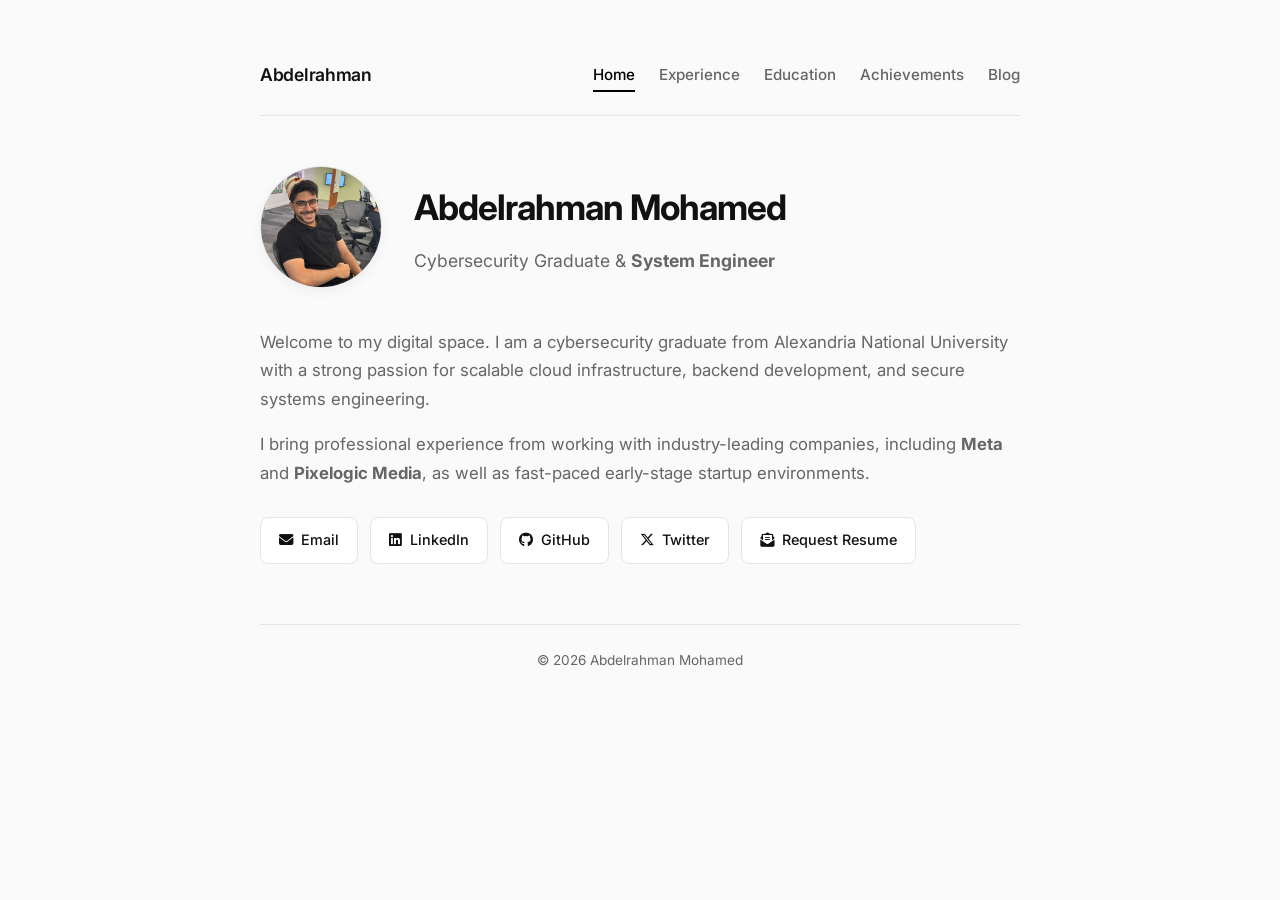
==== index.html @ 10fd1f87 "Bold 'System Engineer' in titles" ====
<!DOCTYPE html>
<html lang="en">
  <head>
    <meta charset="utf-8" />
    <meta name="viewport" content="width=device-width, initial-scale=1" />
    <title>Abdelrahman Mohamed</title>
    <link rel="stylesheet" href="styles.css" />
    <link rel="stylesheet" href="https://cdnjs.cloudflare.com/ajax/libs/font-awesome/6.4.0/css/all.min.css" />
  </head>
  <body>
    <main class="app-container">
      
      <!-- Navbar -->
      <nav class="navbar">
        <a href="index.html" class="nav-brand">Abdelrahman</a>
        <div class="nav-links">
          <a href="index.html" class="active">Home</a>
          <a href="experience.html">Experience</a>
          <a href="education.html">Education</a>
          <a href="achievements.html">Achievements</a>
          <a href="blog.html">Blog</a>
        </div>
      </nav>

      <!-- Hero Section -->
      <section class="hero">
        <img src="profile.jpg" alt="Abdelrahman Mohamed" class="hero-img" onerror="this.onerror=null;this.src='avatar-placeholder.png';" />
        <div class="hero-text">
          <h1>Abdelrahman Mohamed</h1>
          <p>Cybersecurity Graduate & <strong>System Engineer</strong></p>
        </div>
      </section>

      <!-- About / Intro -->
      <section>
        <p style="color: var(--text-muted); font-size: 1.05rem;">
          Welcome to my digital space. I am a cybersecurity graduate from Alexandria National University with a strong passion for scalable cloud infrastructure, backend development, and secure systems engineering.
        </p>
        <p style="color: var(--text-muted); font-size: 1.05rem; margin-top: 15px;">
          I bring professional experience from working with industry-leading companies, including <strong>Meta</strong> and <strong>Pixelogic Media</strong>, as well as fast-paced early-stage startup environments.
        </p>
      </section>

      <!-- Socials -->
      <section class="social-links">
        <a href="mailto:abdelrahmanayman0011@gmail.com">
          <i class="fa-solid fa-envelope"></i> Email
        </a>
        <a href="https://www.linkedin.com/in/bedoayman/" target="_blank" rel="noopener noreferrer">
          <i class="fa-brands fa-linkedin"></i> LinkedIn
        </a>
        <a href="https://github.com/AbdelrahmanAyman0011" target="_blank" rel="noopener noreferrer">
          <i class="fa-brands fa-github"></i> GitHub
        </a>
        <a href="https://x.com/Bedo__ayman" target="_blank" rel="noopener noreferrer">
          <i class="fa-brands fa-x-twitter"></i> Twitter
        </a>
        <a href="mailto:abdelrahmanayman0011@gmail.com?subject=Resume Request&body=Hi Abdelrahman,%0D%0A%0D%0AI would like to request a copy of your resume.%0D%0A%0D%0AThank you!" target="_blank" rel="noopener noreferrer">
          <i class="fa-solid fa-envelope-open-text"></i> Request Resume
        </a>
      </section>

      <footer class="footer">
        © <span id="year"></span> Abdelrahman Mohamed
      </footer>
    </main>

    <script>
      document.getElementById("year").textContent = new Date().getFullYear();
    </script>
    <script src="script.js"></script>
  </body>
</html>
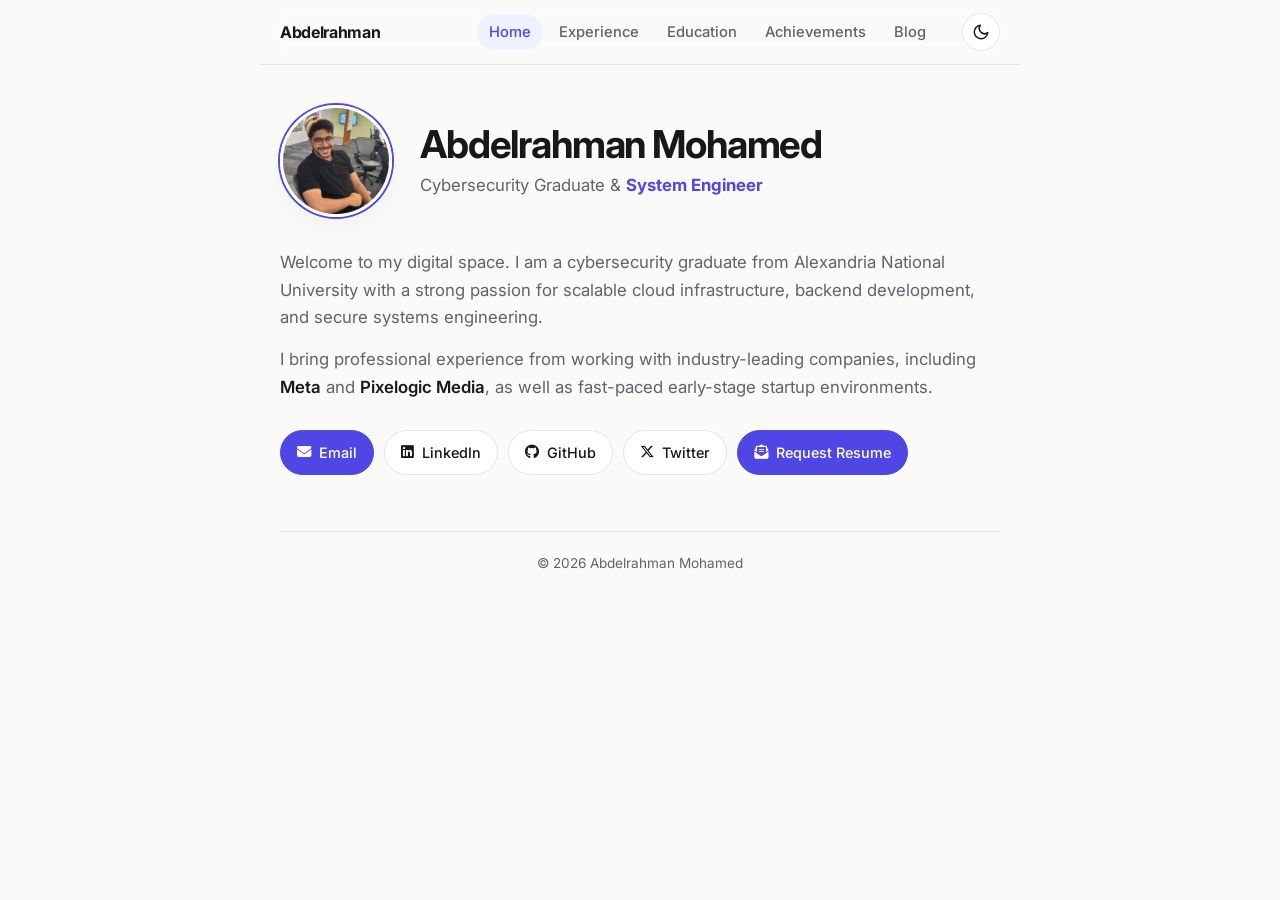
==== commit 5fc1a284: "Redesign site: modern minimal look, responsive layout, dark mode toggle" ====
--- a/index.html
+++ b/index.html
@@ -4,6 +4,15 @@
     <meta charset="utf-8" />
     <meta name="viewport" content="width=device-width, initial-scale=1" />
     <title>Abdelrahman Mohamed</title>
+        <meta name="theme-color" content="#fafaf9" />
+    <script>
+      (function () {
+        var t = null;
+        try { t = localStorage.getItem('theme'); } catch (e) {}
+        if (!t) t = window.matchMedia('(prefers-color-scheme: dark)').matches ? 'dark' : 'light';
+        document.documentElement.setAttribute('data-theme', t);
+      })();
+    </script>
     <link rel="stylesheet" href="styles.css" />
     <link rel="stylesheet" href="https://cdnjs.cloudflare.com/ajax/libs/font-awesome/6.4.0/css/all.min.css" />
   </head>
@@ -11,6 +20,7 @@
     <main class="app-container">
       
       <!-- Navbar -->
+      <header class="site-header">
       <nav class="navbar">
         <a href="index.html" class="nav-brand">Abdelrahman</a>
         <div class="nav-links">
@@ -20,11 +30,16 @@
           <a href="achievements.html">Achievements</a>
           <a href="blog.html">Blog</a>
         </div>
+        <button class="theme-toggle" type="button" aria-label="Toggle dark mode">
+          <svg class="icon-moon" viewBox="0 0 24 24" aria-hidden="true"><path d="M21 12.8A9 9 0 1 1 11.2 3a7 7 0 0 0 9.8 9.8z"/></svg>
+          <svg class="icon-sun" viewBox="0 0 24 24" aria-hidden="true"><circle cx="12" cy="12" r="4"/><path d="M12 2v2M12 20v2M4.9 4.9l1.4 1.4M17.7 17.7l1.4 1.4M2 12h2M20 12h2M4.9 19.1l1.4-1.4M17.7 6.3l1.4-1.4"/></svg>
+        </button>
       </nav>
+      </header>
 
       <!-- Hero Section -->
       <section class="hero">
-        <img src="profile.jpg" alt="Abdelrahman Mohamed" class="hero-img" onerror="this.onerror=null;this.src='avatar-placeholder.png';" />
+        <img src="profile.jpg" alt="Abdelrahman Mohamed" class="hero-img" />
         <div class="hero-text">
           <h1>Abdelrahman Mohamed</h1>
           <p>Cybersecurity Graduate & <strong>System Engineer</strong></p>
@@ -32,11 +47,11 @@
       </section>
 
       <!-- About / Intro -->
-      <section>
-        <p style="color: var(--text-muted); font-size: 1.05rem;">
+      <section class="intro">
+        <p>
           Welcome to my digital space. I am a cybersecurity graduate from Alexandria National University with a strong passion for scalable cloud infrastructure, backend development, and secure systems engineering.
         </p>
-        <p style="color: var(--text-muted); font-size: 1.05rem; margin-top: 15px;">
+        <p>
           I bring professional experience from working with industry-leading companies, including <strong>Meta</strong> and <strong>Pixelogic Media</strong>, as well as fast-paced early-stage startup environments.
         </p>
       </section>
@@ -64,10 +79,6 @@
         © <span id="year"></span> Abdelrahman Mohamed
       </footer>
     </main>
-
-    <script>
-      document.getElementById("year").textContent = new Date().getFullYear();
-    </script>
     <script src="script.js"></script>
   </body>
 </html>
--- a/styles.css
+++ b/styles.css
@@ -0,0 +1,314 @@
+@import url('https://fonts.googleapis.com/css2?family=Inter:wght@400;500;600;700&display=swap');
+
+:root {
+  color-scheme: light;
+  --bg: #fafaf9;
+  --surface: #ffffff;
+  --text: #18181b;
+  --muted: #62626b;
+  --border: #e7e5e4;
+  --accent: #4f46e5;
+  --accent-soft: #eef2ff;
+  --shadow: 0 1px 2px rgba(0,0,0,.04), 0 8px 24px rgba(0,0,0,.05);
+  --radius: 14px;
+}
+
+:root[data-theme="dark"] {
+  color-scheme: dark;
+  --bg: #0c0c0f;
+  --surface: #16161b;
+  --text: #f4f4f5;
+  --muted: #a1a1aa;
+  --border: #26262d;
+  --accent: #818cf8;
+  --accent-soft: #1e1f3a;
+  --shadow: 0 1px 2px rgba(0,0,0,.4), 0 8px 24px rgba(0,0,0,.35);
+}
+
+* { box-sizing: border-box; }
+
+html { scroll-behavior: smooth; }
+
+body {
+  margin: 0;
+  font-family: 'Inter', system-ui, -apple-system, 'Segoe UI', sans-serif;
+  background: var(--bg);
+  color: var(--text);
+  line-height: 1.65;
+  -webkit-font-smoothing: antialiased;
+  transition: background-color .25s, color .25s;
+}
+
+a { color: inherit; }
+:focus-visible { outline: 2px solid var(--accent); outline-offset: 3px; border-radius: 6px; }
+
+.app-container {
+  max-width: 760px;
+  margin: 0 auto;
+  padding: 0 20px 48px;
+}
+
+/* Header / nav */
+.site-header {
+  position: sticky;
+  top: 0;
+  z-index: 50;
+  margin: 0 -20px 40px;
+  padding: 0 20px;
+  background: color-mix(in srgb, var(--bg) 82%, transparent);
+  backdrop-filter: blur(12px);
+  -webkit-backdrop-filter: blur(12px);
+  border-bottom: 1px solid var(--border);
+}
+
+.navbar {
+  display: flex;
+  align-items: center;
+  gap: 24px;
+  min-height: 64px;
+}
+
+.nav-brand {
+  font-weight: 700;
+  text-decoration: none;
+  letter-spacing: -.02em;
+  margin-right: auto;
+}
+
+.nav-links {
+  display: flex;
+  gap: 4px;
+}
+
+.nav-links a {
+  text-decoration: none;
+  color: var(--muted);
+  font-size: .92rem;
+  font-weight: 500;
+  padding: 6px 12px;
+  border-radius: 999px;
+  white-space: nowrap;
+  transition: color .15s, background-color .15s;
+}
+
+.nav-links a:hover { color: var(--text); background: var(--accent-soft); }
+.nav-links a.active { color: var(--accent); background: var(--accent-soft); }
+
+.theme-toggle {
+  display: grid;
+  place-items: center;
+  width: 38px;
+  height: 38px;
+  flex-shrink: 0;
+  border: 1px solid var(--border);
+  border-radius: 50%;
+  background: var(--surface);
+  color: var(--text);
+  cursor: pointer;
+  transition: border-color .15s, transform .15s;
+}
+.theme-toggle:hover { border-color: var(--accent); }
+.theme-toggle:active { transform: scale(.94); }
+.theme-toggle svg { width: 18px; height: 18px; fill: none; stroke: currentColor; stroke-width: 2; stroke-linecap: round; stroke-linejoin: round; }
+.theme-toggle .icon-sun { display: none; }
+:root[data-theme="dark"] .theme-toggle .icon-sun { display: block; }
+:root[data-theme="dark"] .theme-toggle .icon-moon { display: none; }
+
+/* Hero */
+.hero {
+  display: flex;
+  align-items: center;
+  gap: 28px;
+  margin-bottom: 32px;
+}
+
+.hero-img {
+  width: 112px;
+  height: 112px;
+  border-radius: 50%;
+  object-fit: cover;
+  border: 3px solid var(--surface);
+  box-shadow: 0 0 0 2px var(--accent), var(--shadow);
+  flex-shrink: 0;
+}
+
+.hero-text h1 {
+  margin: 0 0 6px;
+  font-size: clamp(1.75rem, 5vw, 2.4rem);
+  line-height: 1.15;
+  letter-spacing: -.03em;
+}
+
+.hero-text p { margin: 0; color: var(--muted); font-size: 1.05rem; }
+.hero-text strong { color: var(--accent); }
+
+.intro p { color: var(--muted); font-size: 1.05rem; margin: 0 0 14px; }
+.intro strong { color: var(--text); font-weight: 600; }
+
+/* Social buttons */
+.social-links {
+  display: flex;
+  flex-wrap: wrap;
+  gap: 10px;
+  margin-top: 28px;
+}
+
+.social-links a {
+  display: inline-flex;
+  align-items: center;
+  gap: 8px;
+  text-decoration: none;
+  background: var(--surface);
+  border: 1px solid var(--border);
+  padding: 10px 16px;
+  border-radius: 999px;
+  font-size: .9rem;
+  font-weight: 500;
+  transition: border-color .15s, color .15s, transform .15s;
+}
+.social-links a:hover { border-color: var(--accent); color: var(--accent); transform: translateY(-1px); }
+.social-links a:first-child,
+.social-links a:last-child { background: var(--accent); border-color: var(--accent); color: #fff; }
+:root[data-theme="dark"] .social-links a:first-child,
+:root[data-theme="dark"] .social-links a:last-child { color: #0c0c0f; }
+.social-links a:first-child:hover,
+.social-links a:last-child:hover { color: #fff; filter: brightness(1.1); }
+:root[data-theme="dark"] .social-links a:first-child:hover,
+:root[data-theme="dark"] .social-links a:last-child:hover { color: #0c0c0f; }
+
+/* Page header */
+.page-header { margin-bottom: 32px; }
+.page-header h1 { font-size: clamp(1.7rem, 5vw, 2.2rem); letter-spacing: -.03em; margin: 0 0 6px; line-height: 1.2; }
+.page-header p { color: var(--muted); margin: 0; }
+
+/* Cards */
+.card {
+  background: var(--surface);
+  border: 1px solid var(--border);
+  border-radius: var(--radius);
+  padding: 24px;
+  margin-bottom: 20px;
+  transition: transform .2s, box-shadow .2s, border-color .2s;
+}
+.card:hover { transform: translateY(-2px); box-shadow: var(--shadow); border-color: color-mix(in srgb, var(--accent) 40%, var(--border)); }
+
+.card-header { display: flex; justify-content: space-between; align-items: baseline; flex-wrap: wrap; gap: 4px 12px; }
+.card-title { font-size: 1.1rem; font-weight: 600; margin: 0; line-height: 1.4; }
+.card-date { color: var(--accent); font-size: .82rem; font-weight: 600; white-space: nowrap; }
+.card-subtitle { color: var(--muted); font-size: .9rem; margin: 2px 0 14px; }
+
+.card-content { color: var(--muted); font-size: .95rem; }
+.card-content p { margin: 0 0 8px; }
+.card-content strong { color: var(--text); font-weight: 600; }
+.card-content ul { padding-left: 20px; margin: 0; }
+.card-content li { margin-bottom: 8px; }
+.card-content li:last-child { margin-bottom: 0; }
+.card-content li::marker { color: var(--accent); }
+
+.simple-list li { margin-bottom: 14px; }
+.simple-list { font-size: 1rem; }
+
+/* Blog */
+.blog-post {
+  padding: 22px 0;
+  border-bottom: 1px solid var(--border);
+}
+.blog-post:last-child { border-bottom: 0; }
+.blog-post h2 { margin: 0 0 6px; font-size: 1.2rem; line-height: 1.35; }
+.blog-post a { text-decoration: none; transition: color .15s; }
+.blog-post a:hover { color: var(--accent); }
+.blog-date { color: var(--accent); font-size: .82rem; font-weight: 600; display: block; margin-bottom: 4px; }
+.blog-excerpt { color: var(--muted); margin: 0; font-size: .95rem; }
+
+/* Footer */
+.footer {
+  margin-top: 56px;
+  padding-top: 20px;
+  border-top: 1px solid var(--border);
+  text-align: center;
+  color: var(--muted);
+  font-size: .85rem;
+}
+
+/* Modal */
+.modal-overlay {
+  position: fixed;
+  inset: 0;
+  background: rgba(0,0,0,.55);
+  display: flex;
+  align-items: center;
+  justify-content: center;
+  padding: 16px;
+  opacity: 0;
+  pointer-events: none;
+  transition: opacity .25s;
+  z-index: 100;
+  backdrop-filter: blur(4px);
+}
+.modal-overlay.active { opacity: 1; pointer-events: auto; }
+
+.modal-content {
+  background: var(--surface);
+  border: 1px solid var(--border);
+  width: 100%;
+  max-width: 600px;
+  max-height: 85vh;
+  border-radius: var(--radius);
+  padding: 28px;
+  overflow-y: auto;
+  position: relative;
+  transform: translateY(16px);
+  transition: transform .25s;
+  box-shadow: var(--shadow);
+}
+.modal-overlay.active .modal-content { transform: none; }
+
+.modal-close {
+  position: absolute;
+  top: 14px;
+  right: 14px;
+  width: 36px;
+  height: 36px;
+  background: none;
+  border: 0;
+  border-radius: 50%;
+  font-size: 1.6rem;
+  line-height: 1;
+  cursor: pointer;
+  color: var(--muted);
+}
+.modal-close:hover { color: var(--text); background: var(--accent-soft); }
+
+.modal-title { margin: 0 0 6px; font-size: 1.4rem; line-height: 1.3; padding-right: 36px; letter-spacing: -.02em; }
+.modal-date { color: var(--accent); font-size: .82rem; font-weight: 600; display: block; margin-bottom: 18px; }
+.modal-body { color: var(--muted); }
+.modal-body p { margin-top: 0; }
+
+/* Mobile */
+@media (max-width: 640px) {
+  .app-container { padding: 0 16px 36px; }
+  .site-header { margin: 0 -16px 28px; padding: 0 16px; }
+  .navbar { flex-wrap: wrap; gap: 0 12px; min-height: 0; padding-top: 10px; }
+  .nav-brand { order: 1; }
+  .theme-toggle { order: 2; }
+  .nav-links {
+    order: 3;
+    flex-basis: 100%;
+    overflow-x: auto;
+    padding: 8px 0 10px;
+    margin: 0 -16px;
+    padding-inline: 16px;
+    scrollbar-width: none;
+  }
+  .nav-links::-webkit-scrollbar { display: none; }
+
+  .hero { flex-direction: column; text-align: center; gap: 16px; }
+  .social-links { justify-content: center; }
+  .page-header { text-align: left; }
+  .card { padding: 18px; }
+  .modal-content { padding: 22px; }
+}
+
+@media (prefers-reduced-motion: reduce) {
+  * { transition: none !important; scroll-behavior: auto !important; }
+}
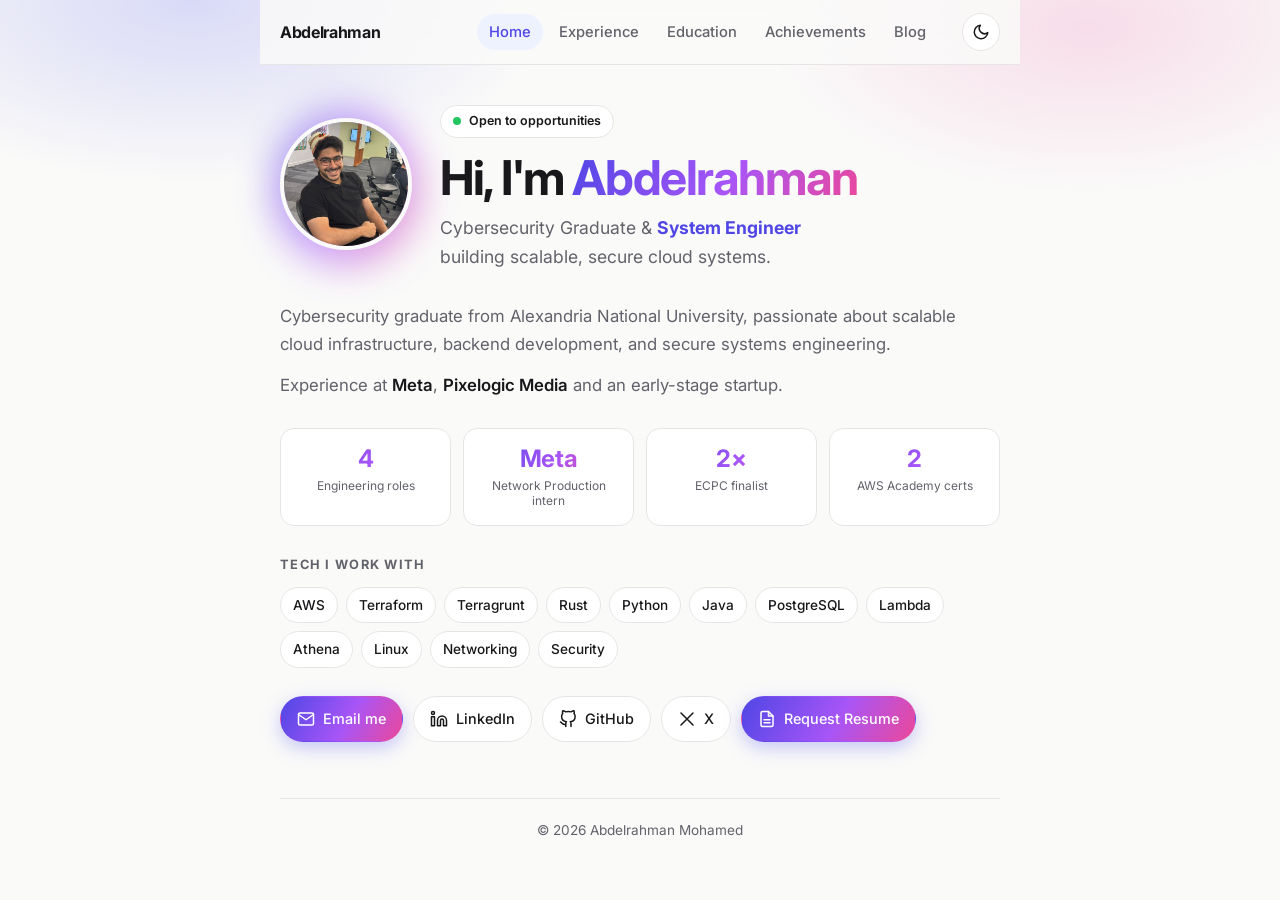
==== commit f4318a5d: "Make UI more eye-catching: gradient hero, stats, skill chips, timeline, scroll reveal" ====
--- a/index.html
+++ b/index.html
@@ -3,7 +3,13 @@
   <head>
     <meta charset="utf-8" />
     <meta name="viewport" content="width=device-width, initial-scale=1" />
-    <title>Abdelrahman Mohamed</title>
+    <title>Abdelrahman Mohamed | Cloud & Systems Engineer</title>
+    <meta name="description" content="Cybersecurity graduate and System Engineer building scalable, secure cloud infrastructure. Ex-Meta, Pixelogic Media." />
+    <meta property="og:title" content="Abdelrahman Mohamed | System Engineer" />
+    <meta property="og:description" content="Cloud infrastructure, backend and secure systems. Ex-Meta, Pixelogic Media." />
+    <meta property="og:image" content="profile.jpg" />
+    <meta property="og:type" content="website" />
+    <link rel="icon" href="data:image/svg+xml,%3Csvg xmlns='http://www.w3.org/2000/svg' viewBox='0 0 64 64'%3E%3Crect width='64' height='64' rx='16' fill='%234f46e5'/%3E%3Ctext x='32' y='44' font-size='34' font-family='Arial' font-weight='700' text-anchor='middle' fill='white'%3EA%3C/text%3E%3C/svg%3E" />
         <meta name="theme-color" content="#fafaf9" />
     <script>
       (function () {
@@ -14,12 +20,10 @@
       })();
     </script>
     <link rel="stylesheet" href="styles.css" />
-    <link rel="stylesheet" href="https://cdnjs.cloudflare.com/ajax/libs/font-awesome/6.4.0/css/all.min.css" />
   </head>
   <body>
     <main class="app-container">
-      
-      <!-- Navbar -->
+
       <header class="site-header">
       <nav class="navbar">
         <a href="index.html" class="nav-brand">Abdelrahman</a>
@@ -37,48 +41,51 @@
       </nav>
       </header>
 
-      <!-- Hero Section -->
-      <section class="hero">
-        <img src="profile.jpg" alt="Abdelrahman Mohamed" class="hero-img" />
+      <section class="hero reveal">
+        <div class="hero-photo">
+          <img src="profile.jpg" alt="Abdelrahman Mohamed" class="hero-img" />
+        </div>
         <div class="hero-text">
-          <h1>Abdelrahman Mohamed</h1>
-          <p>Cybersecurity Graduate & <strong>System Engineer</strong></p>
+          <span class="badge"><span class="dot"></span> Open to opportunities</span>
+          <h1>Hi, I'm <span class="grad">Abdelrahman</span></h1>
+          <p>Cybersecurity Graduate &amp; <strong>System Engineer</strong> building scalable, secure cloud systems.</p>
         </div>
       </section>
 
-      <!-- About / Intro -->
-      <section class="intro">
+      <section class="intro reveal">
         <p>
-          Welcome to my digital space. I am a cybersecurity graduate from Alexandria National University with a strong passion for scalable cloud infrastructure, backend development, and secure systems engineering.
+          Cybersecurity graduate from Alexandria National University, passionate about scalable cloud infrastructure, backend development, and secure systems engineering.
         </p>
         <p>
-          I bring professional experience from working with industry-leading companies, including <strong>Meta</strong> and <strong>Pixelogic Media</strong>, as well as fast-paced early-stage startup environments.
+          Experience at <strong>Meta</strong>, <strong>Pixelogic Media</strong> and an early-stage startup.
         </p>
       </section>
 
-      <!-- Socials -->
-      <section class="social-links">
-        <a href="mailto:abdelrahmanayman0011@gmail.com">
-          <i class="fa-solid fa-envelope"></i> Email
-        </a>
-        <a href="https://www.linkedin.com/in/bedoayman/" target="_blank" rel="noopener noreferrer">
-          <i class="fa-brands fa-linkedin"></i> LinkedIn
-        </a>
-        <a href="https://github.com/AbdelrahmanAyman0011" target="_blank" rel="noopener noreferrer">
-          <i class="fa-brands fa-github"></i> GitHub
-        </a>
-        <a href="https://x.com/Bedo__ayman" target="_blank" rel="noopener noreferrer">
-          <i class="fa-brands fa-x-twitter"></i> Twitter
-        </a>
-        <a href="mailto:abdelrahmanayman0011@gmail.com?subject=Resume Request&body=Hi Abdelrahman,%0D%0A%0D%0AI would like to request a copy of your resume.%0D%0A%0D%0AThank you!" target="_blank" rel="noopener noreferrer">
-          <i class="fa-solid fa-envelope-open-text"></i> Request Resume
-        </a>
+      <section class="stats reveal" aria-label="Highlights">
+        <div class="stat"><b>4</b><span>Engineering roles</span></div>
+        <div class="stat"><b>Meta</b><span>Network Production intern</span></div>
+        <div class="stat"><b>2&times;</b><span>ECPC finalist</span></div>
+        <div class="stat"><b>2</b><span>AWS Academy certs</span></div>
+      </section>
+
+      <section class="reveal">
+        <h2 class="section-title">Tech I work with</h2>
+        <ul class="chips"><li>AWS</li><li>Terraform</li><li>Terragrunt</li><li>Rust</li><li>Python</li><li>Java</li><li>PostgreSQL</li><li>Lambda</li><li>Athena</li><li>Linux</li><li>Networking</li><li>Security</li></ul>
+      </section>
+
+      <section class="social-links reveal">
+        <a href="mailto:abdelrahmanayman0011@gmail.com" class="primary"><svg class="i" viewBox="0 0 24 24" aria-hidden="true"><path d="M4 4h16a2 2 0 0 1 2 2v12a2 2 0 0 1-2 2H4a2 2 0 0 1-2-2V6a2 2 0 0 1 2-2z"/><path d="m22 6-10 7L2 6"/></svg> Email me</a>
+        <a href="https://www.linkedin.com/in/bedoayman/" target="_blank" rel="noopener noreferrer"><svg class="i" viewBox="0 0 24 24" aria-hidden="true"><path d="M16 8a6 6 0 0 1 6 6v7h-4v-7a2 2 0 0 0-4 0v7h-4v-7a6 6 0 0 1 6-6z"/><rect x="2" y="9" width="4" height="12"/><circle cx="4" cy="4" r="2"/></svg> LinkedIn</a>
+        <a href="https://github.com/AbdelrahmanAyman0011" target="_blank" rel="noopener noreferrer"><svg class="i" viewBox="0 0 24 24" aria-hidden="true"><path d="M9 19c-5 1.5-5-2.5-7-3m14 6v-3.87a3.37 3.37 0 0 0-.94-2.61c3.14-.35 6.44-1.54 6.44-7A5.44 5.44 0 0 0 20 4.77 5.07 5.07 0 0 0 19.91 1S18.73.65 16 2.48a13.38 13.38 0 0 0-7 0C6.27.65 5.09 1 5.09 1A5.07 5.07 0 0 0 5 4.77a5.44 5.44 0 0 0-1.5 3.78c0 5.42 3.3 6.61 6.44 7A3.37 3.37 0 0 0 9 18.13V22"/></svg> GitHub</a>
+        <a href="https://x.com/Bedo__ayman" target="_blank" rel="noopener noreferrer"><svg class="i" viewBox="0 0 24 24" aria-hidden="true"><path d="M4 4l16 16M20 4 4 20"/></svg> X</a>
+        <a href="mailto:abdelrahmanayman0011@gmail.com?subject=Resume Request&amp;body=Hi Abdelrahman,%0D%0A%0D%0AI would like to request a copy of your resume.%0D%0A%0D%0AThank you!" class="primary"><svg class="i" viewBox="0 0 24 24" aria-hidden="true"><path d="M14 2H6a2 2 0 0 0-2 2v16a2 2 0 0 0 2 2h12a2 2 0 0 0 2-2V8z"/><path d="M14 2v6h6M8 13h8M8 17h8"/></svg> Request Resume</a>
       </section>
 
       <footer class="footer">
-        © <span id="year"></span> Abdelrahman Mohamed
+        &copy; <span id="year"></span> Abdelrahman Mohamed
       </footer>
     </main>
+
     <script src="script.js"></script>
   </body>
 </html>
--- a/styles.css
+++ b/styles.css
@@ -312,3 +312,86 @@
 @media (prefers-reduced-motion: reduce) {
   * { transition: none !important; scroll-behavior: auto !important; }
 }
+
+/* ---- Catchy layer ---- */
+:root { --grad: linear-gradient(120deg, #4f46e5, #a855f7 55%, #ec4899); }
+:root[data-theme="dark"] { --grad: linear-gradient(120deg, #818cf8, #c084fc 55%, #f472b6); }
+
+body::before {
+  content: '';
+  position: fixed;
+  inset: 0 0 auto 0;
+  height: 520px;
+  background:
+    radial-gradient(520px 260px at 15% 0%, color-mix(in srgb, #6366f1 22%, transparent), transparent 70%),
+    radial-gradient(460px 240px at 85% 5%, color-mix(in srgb, #ec4899 16%, transparent), transparent 70%);
+  pointer-events: none;
+  z-index: -1;
+}
+
+.i { width: 18px; height: 18px; fill: none; stroke: currentColor; stroke-width: 2; stroke-linecap: round; stroke-linejoin: round; flex-shrink: 0; }
+
+.grad { background: var(--grad); -webkit-background-clip: text; background-clip: text; color: transparent; }
+
+.hero { margin-top: 12px; }
+.hero-photo { position: relative; flex-shrink: 0; }
+.hero-photo::before {
+  content: '';
+  position: absolute;
+  inset: -8px;
+  border-radius: 50%;
+  background: var(--grad);
+  filter: blur(18px);
+  opacity: .55;
+}
+.hero-img { position: relative; width: 132px; height: 132px; box-shadow: 0 0 0 3px transparent; border: 4px solid var(--bg); outline: 3px solid transparent; background: var(--grad); }
+.hero-text h1 { font-size: clamp(2rem, 6vw, 3rem); }
+.hero-text p { margin-top: 8px; font-size: 1.1rem; max-width: 34ch; }
+
+.badge {
+  display: inline-flex; align-items: center; gap: 8px;
+  font-size: .78rem; font-weight: 600;
+  padding: 5px 12px; margin-bottom: 12px;
+  border-radius: 999px;
+  background: var(--surface); border: 1px solid var(--border);
+}
+.badge .dot { width: 8px; height: 8px; border-radius: 50%; background: #22c55e; box-shadow: 0 0 0 0 rgba(34,197,94,.6); animation: pulse 2s infinite; }
+@keyframes pulse { 70% { box-shadow: 0 0 0 8px rgba(34,197,94,0); } 100% { box-shadow: 0 0 0 0 rgba(34,197,94,0); } }
+
+.stats { display: grid; grid-template-columns: repeat(4, 1fr); gap: 12px; margin: 28px 0 8px; }
+.stat { background: var(--surface); border: 1px solid var(--border); border-radius: var(--radius); padding: 16px 12px; text-align: center; }
+.stat b { display: block; font-size: 1.5rem; line-height: 1.2; letter-spacing: -.02em; background: var(--grad); -webkit-background-clip: text; background-clip: text; color: transparent; }
+.stat span { font-size: .75rem; color: var(--muted); line-height: 1.3; display: block; margin-top: 4px; }
+
+.section-title { font-size: .8rem; text-transform: uppercase; letter-spacing: .1em; color: var(--muted); margin: 28px 0 12px; }
+
+.chips { list-style: none; padding: 0; margin: 0; display: flex; flex-wrap: wrap; gap: 8px; }
+.chips li { font-size: .85rem; font-weight: 500; padding: 6px 12px; border-radius: 999px; background: var(--surface); border: 1px solid var(--border); transition: transform .15s, border-color .15s, color .15s; }
+.chips li:hover { transform: translateY(-2px); border-color: var(--accent); color: var(--accent); }
+.chips.small { margin: 0 0 14px; gap: 6px; }
+.chips.small li { font-size: .75rem; padding: 3px 10px; background: var(--accent-soft); border-color: transparent; color: var(--accent); }
+
+.social-links a.primary { background: var(--grad); border-color: transparent; color: #fff; box-shadow: 0 6px 18px color-mix(in srgb, #6366f1 35%, transparent); }
+.social-links a.primary:hover { color: #fff; filter: brightness(1.08); transform: translateY(-2px); }
+:root[data-theme="dark"] .social-links a.primary,
+:root[data-theme="dark"] .social-links a.primary:hover { color: #0c0c0f; }
+
+/* Timeline */
+.timeline { position: relative; padding-left: 28px; }
+.timeline::before { content: ''; position: absolute; left: 6px; top: 8px; bottom: 8px; width: 2px; background: linear-gradient(var(--accent), transparent); opacity: .5; }
+.timeline .card { position: relative; }
+.timeline .card::before { content: ''; position: absolute; left: -28px; top: 28px; width: 14px; height: 14px; border-radius: 50%; background: var(--bg); border: 3px solid var(--accent); }
+.timeline .card:first-child::before { background: var(--accent); box-shadow: 0 0 0 5px color-mix(in srgb, var(--accent) 22%, transparent); }
+
+.card:hover { border-color: var(--accent); }
+
+/* Scroll reveal */
+.js .reveal { opacity: 0; transform: translateY(14px); transition: opacity .6s ease, transform .6s ease; }
+.js .reveal.in { opacity: 1; transform: none; }
+
+@media (max-width: 640px) {
+  .stats { grid-template-columns: repeat(2, 1fr); }
+  .hero-text p { margin-inline: auto; }
+  .timeline { padding-left: 22px; }
+  .timeline .card::before { left: -22px; }
+}
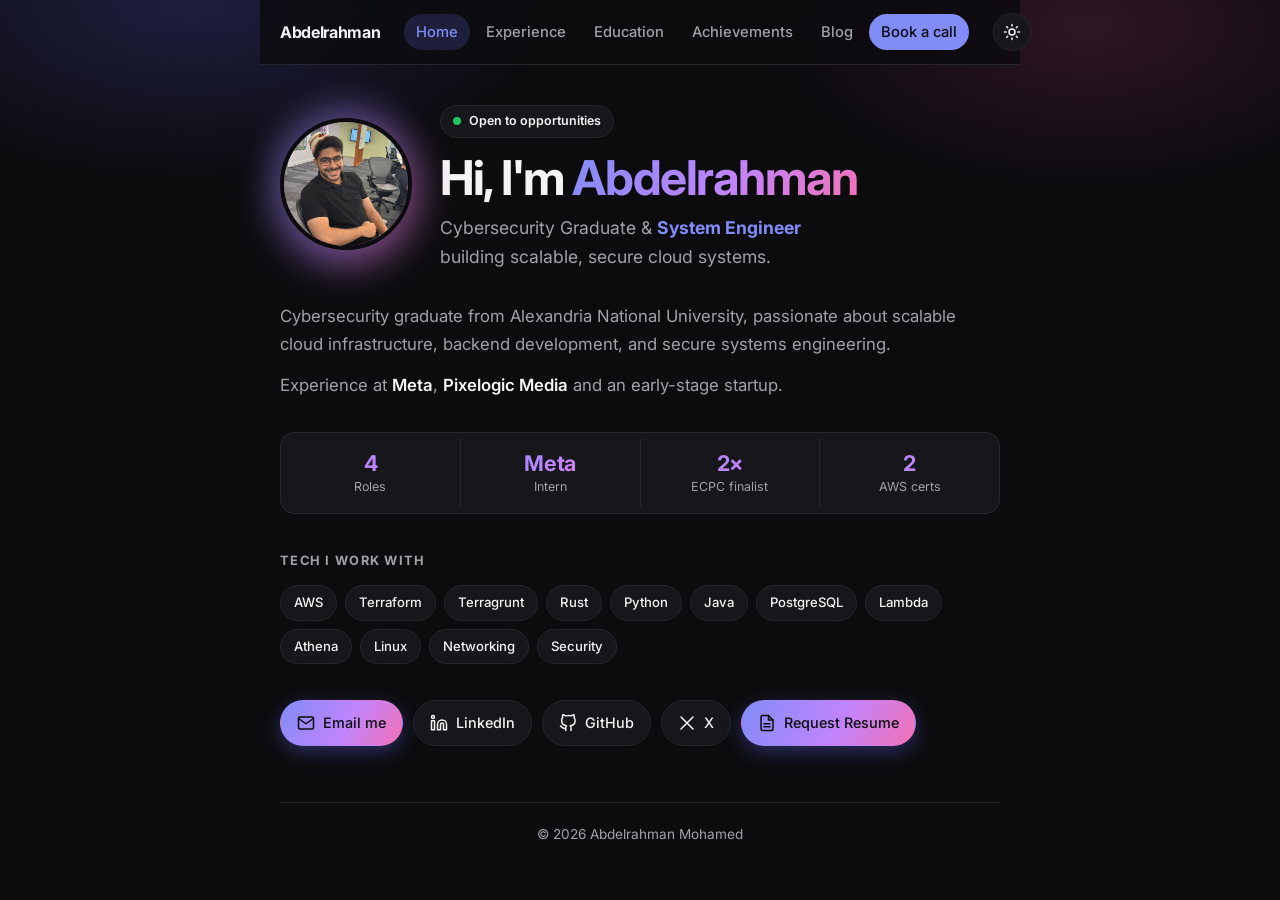
==== commit 1146bf64: "Add booking page, default to dark mode, cleaner stats row" ====
--- a/index.html
+++ b/index.html
@@ -10,12 +10,12 @@
     <meta property="og:image" content="profile.jpg" />
     <meta property="og:type" content="website" />
     <link rel="icon" href="data:image/svg+xml,%3Csvg xmlns='http://www.w3.org/2000/svg' viewBox='0 0 64 64'%3E%3Crect width='64' height='64' rx='16' fill='%234f46e5'/%3E%3Ctext x='32' y='44' font-size='34' font-family='Arial' font-weight='700' text-anchor='middle' fill='white'%3EA%3C/text%3E%3C/svg%3E" />
-        <meta name="theme-color" content="#fafaf9" />
+        <meta name="theme-color" content="#0c0c0f" />
     <script>
       (function () {
         var t = null;
         try { t = localStorage.getItem('theme'); } catch (e) {}
-        if (!t) t = window.matchMedia('(prefers-color-scheme: dark)').matches ? 'dark' : 'light';
+        if (!t) t = 'dark';
         document.documentElement.setAttribute('data-theme', t);
       })();
     </script>
@@ -33,6 +33,7 @@
           <a href="education.html">Education</a>
           <a href="achievements.html">Achievements</a>
           <a href="blog.html">Blog</a>
+          <a href="book.html" class="nav-cta">Book a call</a>
         </div>
         <button class="theme-toggle" type="button" aria-label="Toggle dark mode">
           <svg class="icon-moon" viewBox="0 0 24 24" aria-hidden="true"><path d="M21 12.8A9 9 0 1 1 11.2 3a7 7 0 0 0 9.8 9.8z"/></svg>
@@ -62,10 +63,10 @@
       </section>
 
       <section class="stats reveal" aria-label="Highlights">
-        <div class="stat"><b>4</b><span>Engineering roles</span></div>
-        <div class="stat"><b>Meta</b><span>Network Production intern</span></div>
+        <div class="stat"><b>4</b><span>Roles</span></div>
+        <div class="stat"><b>Meta</b><span>Intern</span></div>
         <div class="stat"><b>2&times;</b><span>ECPC finalist</span></div>
-        <div class="stat"><b>2</b><span>AWS Academy certs</span></div>
+        <div class="stat"><b>2</b><span>AWS certs</span></div>
       </section>
 
       <section class="reveal">
--- a/styles.css
+++ b/styles.css
@@ -390,8 +390,63 @@
 .js .reveal.in { opacity: 1; transform: none; }
 
 @media (max-width: 640px) {
-  .stats { grid-template-columns: repeat(2, 1fr); }
   .hero-text p { margin-inline: auto; }
   .timeline { padding-left: 22px; }
   .timeline .card::before { left: -22px; }
 }
+
+/* ---- Refinements ---- */
+.stats {
+  display: flex;
+  gap: 0;
+  padding: 6px 0;
+  background: var(--surface);
+  border: 1px solid var(--border);
+  border-radius: var(--radius);
+  margin: 32px 0 8px;
+}
+.stat { flex: 1; background: none; border: 0; border-radius: 0; padding: 12px 8px; }
+.stat + .stat { border-left: 1px solid var(--border); }
+.stat b { font-size: 1.35rem; }
+.stat span { font-size: .78rem; margin-top: 2px; }
+.section-title { margin: 36px 0 14px; }
+.chips { gap: 8px; }
+.chips li { font-size: .82rem; padding: 6px 13px; }
+.social-links { margin-top: 36px; }
+
+.nav-links a.nav-cta { background: var(--accent); color: #fff; }
+:root[data-theme="dark"] .nav-links a.nav-cta { color: #0c0c0f; }
+.nav-links a.nav-cta:hover, .nav-links a.nav-cta.active { filter: brightness(1.1); color: #fff; background: var(--accent); }
+:root[data-theme="dark"] .nav-links a.nav-cta:hover, :root[data-theme="dark"] .nav-links a.nav-cta.active { color: #0c0c0f; }
+
+/* Booking */
+.book-card { background: var(--surface); border: 1px solid var(--border); border-radius: var(--radius); padding: 24px; }
+.field { display: flex; flex-direction: column; gap: 6px; margin-bottom: 18px; }
+.field label, .field .label { font-size: .85rem; font-weight: 600; }
+.field input, .field select, .field textarea {
+  font: inherit; color: var(--text); background: var(--bg);
+  border: 1px solid var(--border); border-radius: 10px; padding: 11px 12px; width: 100%;
+}
+.field input:focus, .field select:focus, .field textarea:focus { outline: 2px solid var(--accent); outline-offset: 1px; border-color: transparent; }
+.field-row { display: grid; grid-template-columns: 1fr 1fr; gap: 16px; }
+.slots { display: grid; grid-template-columns: repeat(auto-fill, minmax(92px, 1fr)); gap: 8px; }
+.slot { font: inherit; font-size: .88rem; font-weight: 500; padding: 9px 0; border-radius: 10px; border: 1px solid var(--border); background: var(--bg); color: var(--text); cursor: pointer; transition: border-color .15s, background-color .15s; }
+.slot:hover { border-color: var(--accent); }
+.slot[aria-pressed="true"] { background: var(--accent); border-color: var(--accent); color: #fff; }
+:root[data-theme="dark"] .slot[aria-pressed="true"] { color: #0c0c0f; }
+.hint { font-size: .8rem; color: var(--muted); margin: 6px 0 0; }
+.btn { font: inherit; font-weight: 600; font-size: .95rem; display: inline-flex; align-items: center; justify-content: center; gap: 8px; padding: 12px 20px; border-radius: 999px; border: 1px solid var(--border); background: var(--surface); color: var(--text); cursor: pointer; text-decoration: none; transition: transform .15s, border-color .15s; }
+.btn:hover { border-color: var(--accent); transform: translateY(-1px); }
+.btn.primary { background: var(--grad); border-color: transparent; color: #fff; }
+:root[data-theme="dark"] .btn.primary { color: #0c0c0f; }
+.btn:disabled { opacity: .5; cursor: not-allowed; transform: none; }
+.actions { display: flex; flex-wrap: wrap; gap: 10px; margin-top: 4px; }
+.summary { display: none; margin: 0 0 18px; padding: 12px 14px; border-radius: 10px; background: var(--accent-soft); color: var(--text); font-size: .9rem; }
+.summary.show { display: block; }
+
+@media (max-width: 640px) {
+  .stat b { font-size: 1.15rem; }
+  .stat span { font-size: .7rem; }
+  .field-row { grid-template-columns: 1fr; gap: 0; }
+  .book-card { padding: 18px; }
+}
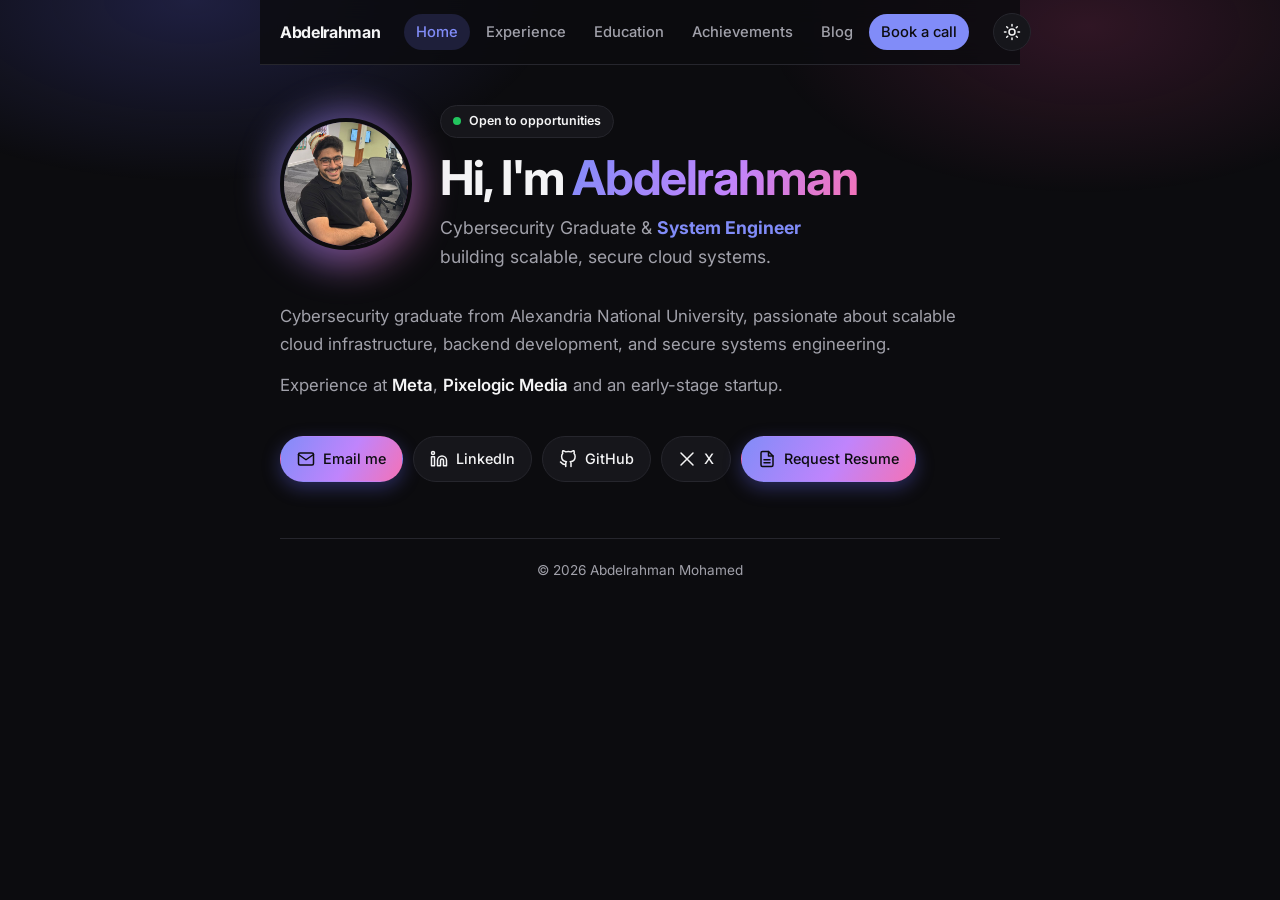
==== commit 194bab7f: "Remove stats and tech chips from home, drop topic field from booking" ====
--- a/index.html
+++ b/index.html
@@ -62,18 +62,6 @@
         </p>
       </section>
 
-      <section class="stats reveal" aria-label="Highlights">
-        <div class="stat"><b>4</b><span>Roles</span></div>
-        <div class="stat"><b>Meta</b><span>Intern</span></div>
-        <div class="stat"><b>2&times;</b><span>ECPC finalist</span></div>
-        <div class="stat"><b>2</b><span>AWS certs</span></div>
-      </section>
-
-      <section class="reveal">
-        <h2 class="section-title">Tech I work with</h2>
-        <ul class="chips"><li>AWS</li><li>Terraform</li><li>Terragrunt</li><li>Rust</li><li>Python</li><li>Java</li><li>PostgreSQL</li><li>Lambda</li><li>Athena</li><li>Linux</li><li>Networking</li><li>Security</li></ul>
-      </section>
-
       <section class="social-links reveal">
         <a href="mailto:abdelrahmanayman0011@gmail.com" class="primary"><svg class="i" viewBox="0 0 24 24" aria-hidden="true"><path d="M4 4h16a2 2 0 0 1 2 2v12a2 2 0 0 1-2 2H4a2 2 0 0 1-2-2V6a2 2 0 0 1 2-2z"/><path d="m22 6-10 7L2 6"/></svg> Email me</a>
         <a href="https://www.linkedin.com/in/bedoayman/" target="_blank" rel="noopener noreferrer"><svg class="i" viewBox="0 0 24 24" aria-hidden="true"><path d="M16 8a6 6 0 0 1 6 6v7h-4v-7a2 2 0 0 0-4 0v7h-4v-7a6 6 0 0 1 6-6z"/><rect x="2" y="9" width="4" height="12"/><circle cx="4" cy="4" r="2"/></svg> LinkedIn</a>
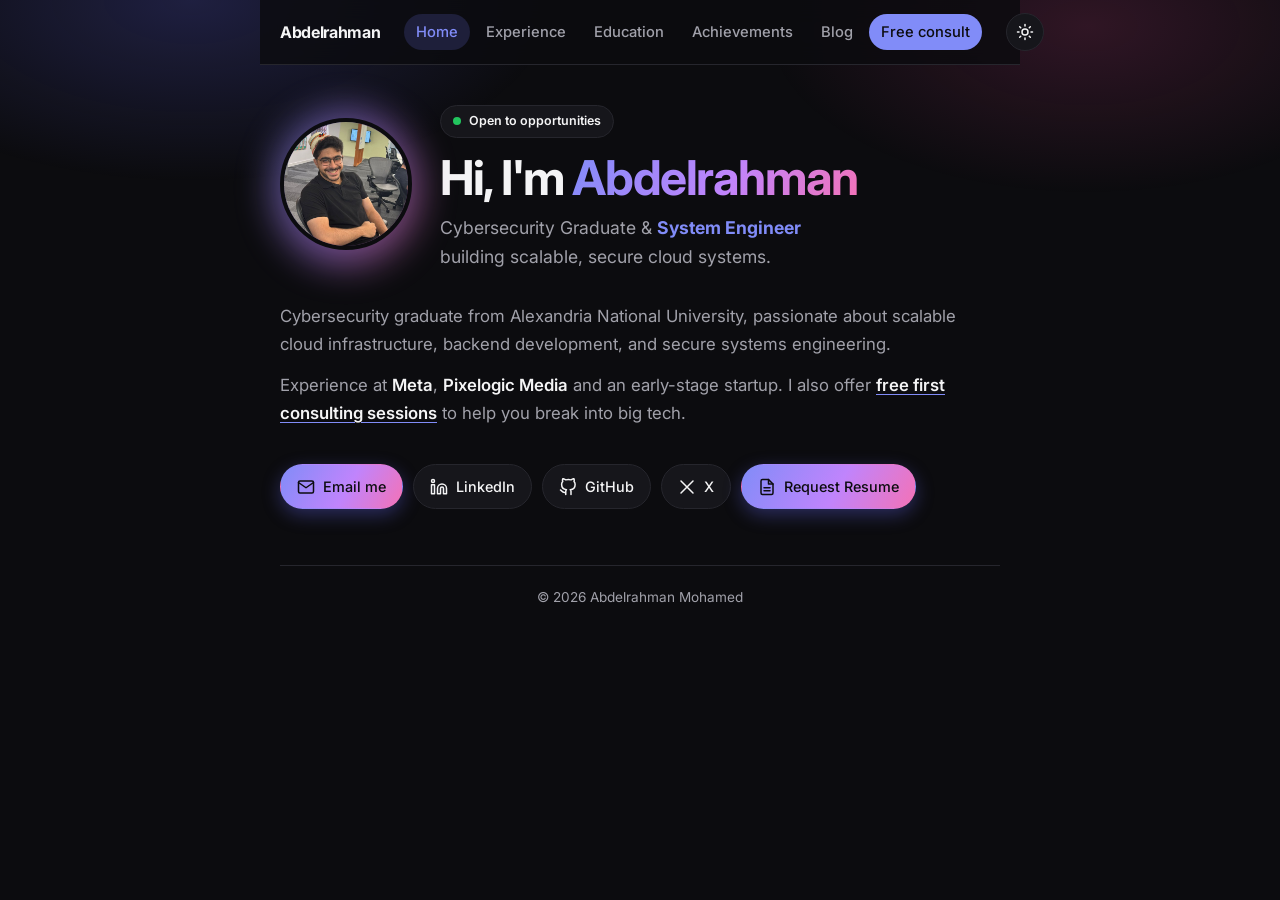
==== commit a5953181: "Reframe booking as consulting with free first session" ====
--- a/index.html
+++ b/index.html
@@ -33,7 +33,7 @@
           <a href="education.html">Education</a>
           <a href="achievements.html">Achievements</a>
           <a href="blog.html">Blog</a>
-          <a href="book.html" class="nav-cta">Book a call</a>
+          <a href="book.html" class="nav-cta">Free consult</a>
         </div>
         <button class="theme-toggle" type="button" aria-label="Toggle dark mode">
           <svg class="icon-moon" viewBox="0 0 24 24" aria-hidden="true"><path d="M21 12.8A9 9 0 1 1 11.2 3a7 7 0 0 0 9.8 9.8z"/></svg>
@@ -58,7 +58,7 @@
           Cybersecurity graduate from Alexandria National University, passionate about scalable cloud infrastructure, backend development, and secure systems engineering.
         </p>
         <p>
-          Experience at <strong>Meta</strong>, <strong>Pixelogic Media</strong> and an early-stage startup.
+          Experience at <strong>Meta</strong>, <strong>Pixelogic Media</strong> and an early-stage startup. I also offer <a href="book.html"><strong>free first consulting sessions</strong></a> to help you break into big tech.
         </p>
       </section>
 
--- a/styles.css
+++ b/styles.css
@@ -450,3 +450,13 @@
   .field-row { grid-template-columns: 1fr; gap: 0; }
   .book-card { padding: 18px; }
 }
+
+.book-main { text-align: center; padding: 32px 24px; margin-bottom: 20px; }
+.book-main h2 { margin: 0 0 8px; font-size: 1.25rem; letter-spacing: -.02em; }
+.book-main p { color: var(--muted); margin: 0 auto 20px; max-width: 44ch; }
+.book-alt summary { cursor: pointer; color: var(--muted); font-size: .9rem; padding: 8px 0 16px; text-align: center; }
+.book-alt summary:hover { color: var(--accent); }
+.topics { list-style: none; padding: 0; margin: 0 auto 18px; max-width: 46ch; text-align: left; color: var(--text); font-size: .95rem; }
+.topics li { position: relative; padding-left: 22px; margin-bottom: 8px; }
+.topics li::before { content: '\2713'; position: absolute; left: 0; color: var(--accent); font-weight: 700; }
+.intro a { color: var(--accent); text-underline-offset: 3px; }
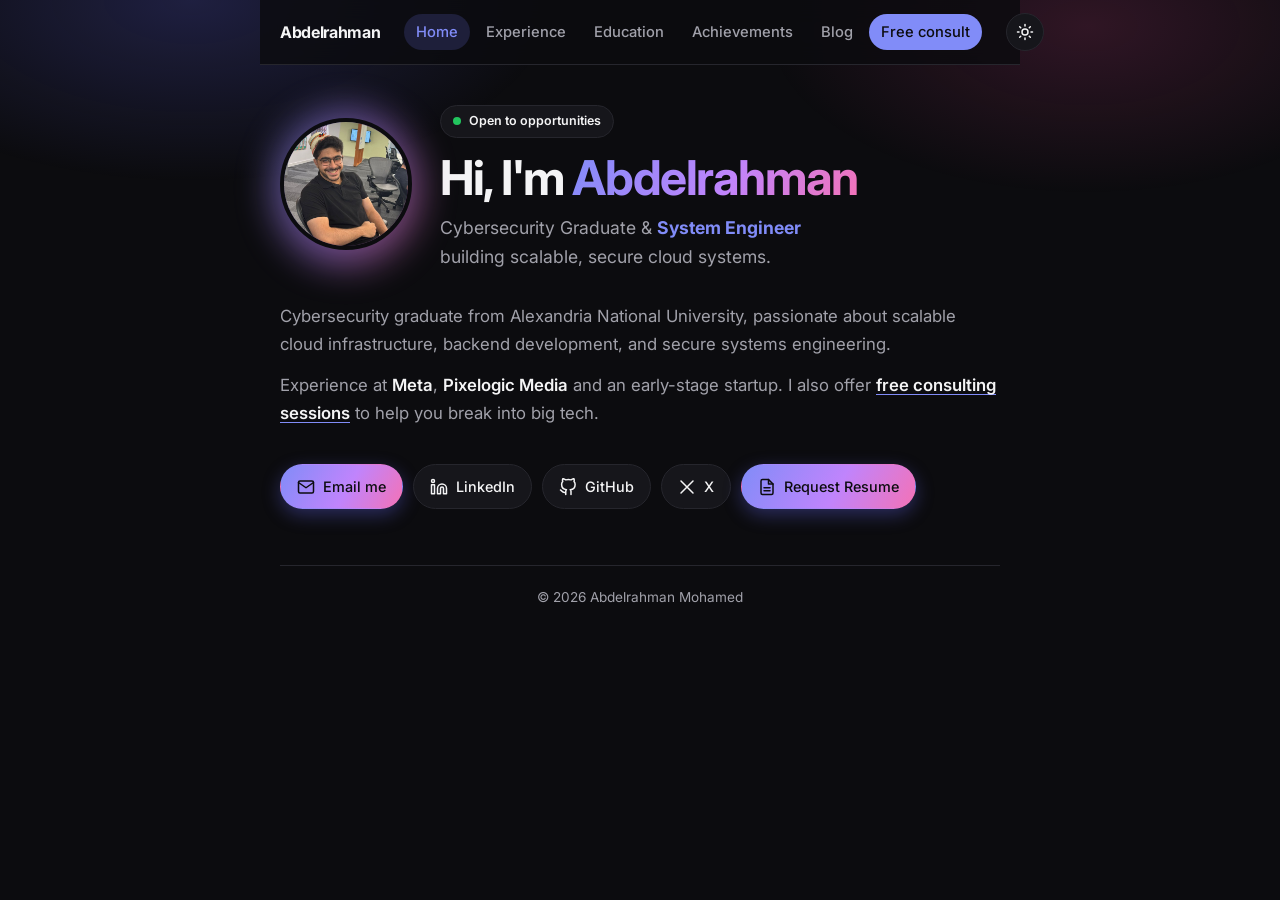
==== commit 10c3f601: "Make consulting sessions free" ====
--- a/index.html
+++ b/index.html
@@ -58,7 +58,7 @@
           Cybersecurity graduate from Alexandria National University, passionate about scalable cloud infrastructure, backend development, and secure systems engineering.
         </p>
         <p>
-          Experience at <strong>Meta</strong>, <strong>Pixelogic Media</strong> and an early-stage startup. I also offer <a href="book.html"><strong>free first consulting sessions</strong></a> to help you break into big tech.
+          Experience at <strong>Meta</strong>, <strong>Pixelogic Media</strong> and an early-stage startup. I also offer <a href="book.html"><strong>free consulting sessions</strong></a> to help you break into big tech.
         </p>
       </section>
 
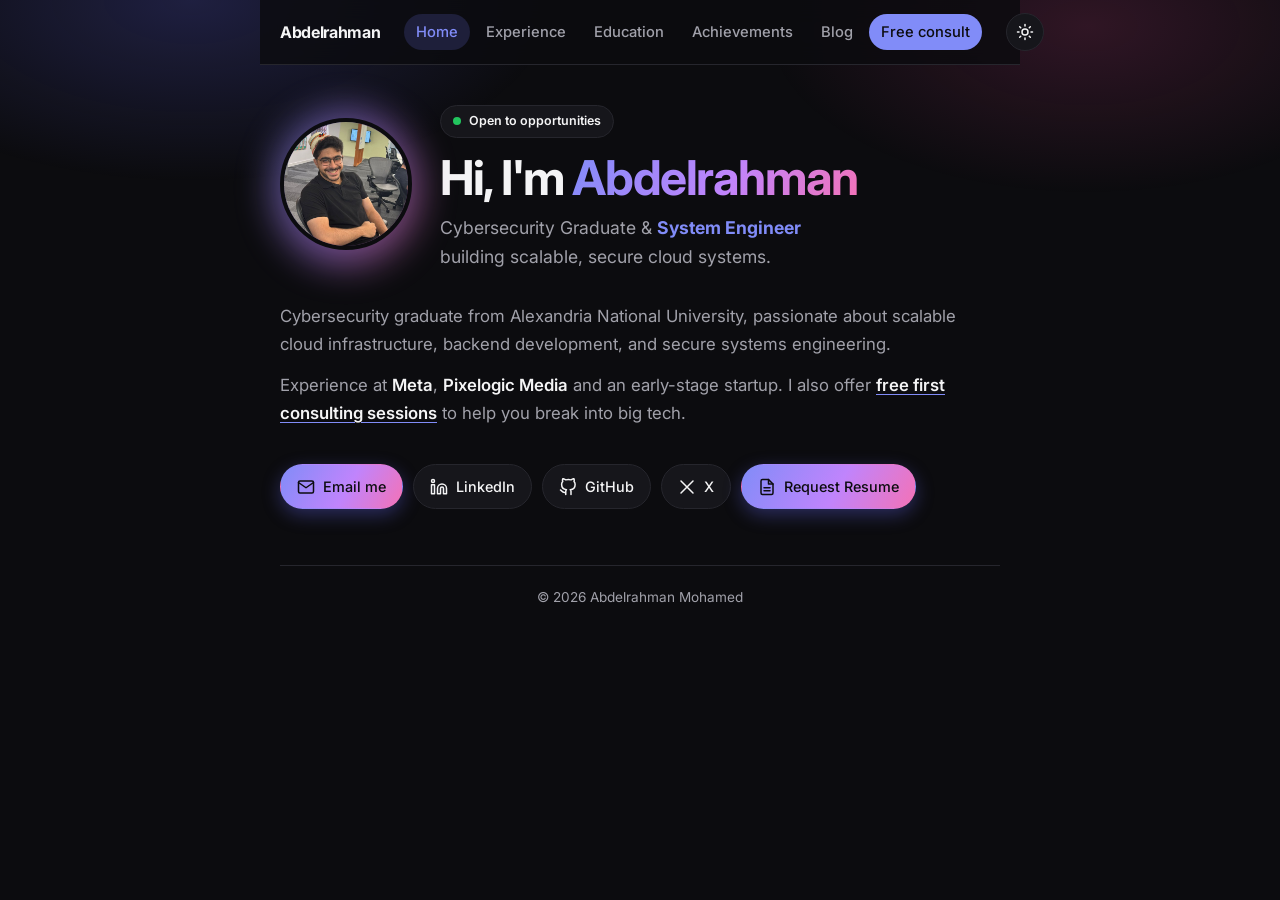
==== commit f67c8551: "Revert "Make consulting sessions free" This reverts commit 10c3f6019d2b3d4acbef2022b8d37baf1133144d." ====
--- a/index.html
+++ b/index.html
@@ -58,7 +58,7 @@
           Cybersecurity graduate from Alexandria National University, passionate about scalable cloud infrastructure, backend development, and secure systems engineering.
         </p>
         <p>
-          Experience at <strong>Meta</strong>, <strong>Pixelogic Media</strong> and an early-stage startup. I also offer <a href="book.html"><strong>free consulting sessions</strong></a> to help you break into big tech.
+          Experience at <strong>Meta</strong>, <strong>Pixelogic Media</strong> and an early-stage startup. I also offer <a href="book.html"><strong>free first consulting sessions</strong></a> to help you break into big tech.
         </p>
       </section>
 
